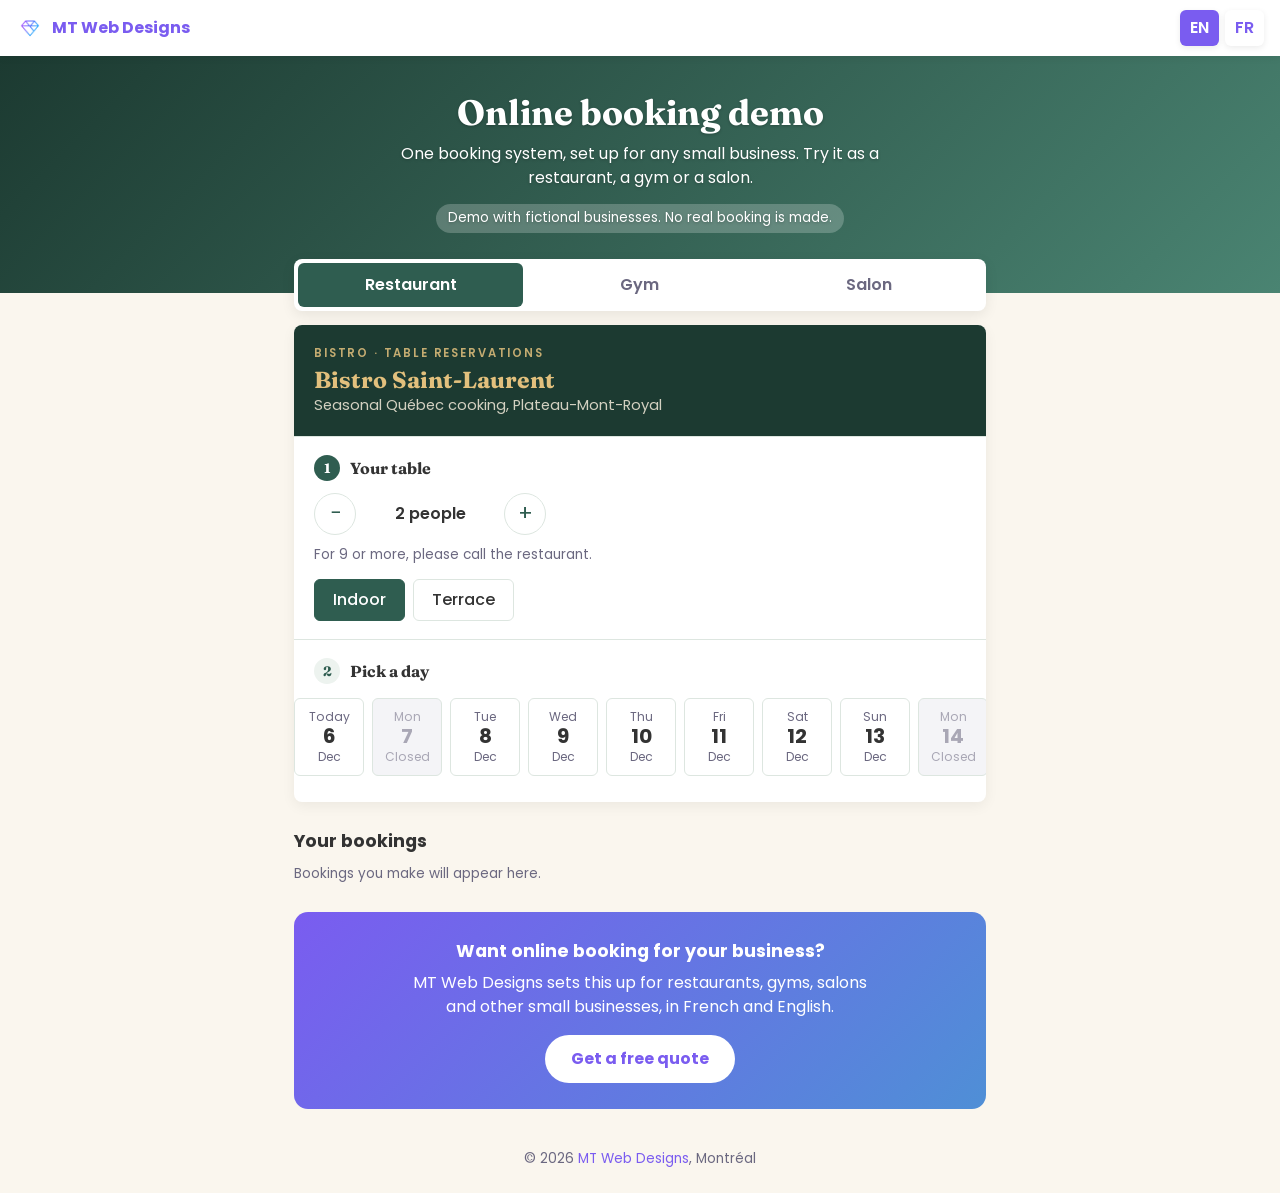
==== booking.html @ cae94038 "Add files via upload" ====
<!DOCTYPE html>
<html lang="en">
<head>
<meta charset="UTF-8" />
<meta name="viewport" content="width=device-width, initial-scale=1, viewport-fit=cover" />
<title>Booking demo | MT Web Designs</title>
<meta name="description" content="Try a bilingual online booking system for restaurants, gyms and salons, built by MT Web Designs in Montréal." />
<link rel="icon" type="image/png" sizes="32x32" href="favicon-32x32.png" />
<link rel="apple-touch-icon" href="apple-touch-icon.png" />
<link rel="preconnect" href="https://fonts.googleapis.com" />
<link rel="preconnect" href="https://fonts.gstatic.com" crossorigin />
<link href="https://fonts.googleapis.com/css2?family=Poppins:wght@400;500;600;700&family=Fraunces:opsz,wght@9..144,600;700&family=Oswald:wght@500;600&family=Cormorant+Garamond:wght@600;700&display=swap" rel="stylesheet" />
<style>
:root{
  --violet:#7a5cf0; --violet-dark:#5b3fd6; --light-blue:#a8d8ff;
  --bg:#fafafa; --text:#333; --muted:#6b6880; --line:#e3e1ee; --soft:#f1eefe;
  --err:#d42828; color-scheme:light;
  --mt:#7a5cf0;
  --intro-a:#7a5cf0; --intro-b:#a8d8ff;
  --head-font:'Poppins',system-ui,sans-serif; --head-case:none; --head-track:normal;
  --head-bg:white; --head-text:#333; --head-accent:#7a5cf0;
  --btn-case:none; --btn-track:normal;
  --r:10px; --r-lg:14px; --r-pill:999px;
}
/* Bistro: deep green, cream and brass, classic serif */
body[data-theme="resto"]{
  --violet:#2f5d50; --violet-dark:#234a3f; --soft:#edf3ef; --line:#dde6e0; --bg:#faf6ee;
  --intro-a:#1c3a31; --intro-b:#4a8472;
  --head-font:'Fraunces',Georgia,serif;
  --head-bg:#1c3a31; --head-text:#f4ecdb; --head-accent:#e2c07d;
  --r:6px; --r-lg:8px; --r-pill:6px;
}
/* Gym: black and volt, condensed uppercase, sharp corners */
body[data-theme="gym"]{
  --violet:#141414; --violet-dark:#000; --soft:#f3fadf; --line:#e1e1e1; --bg:#f2f2f2;
  --intro-a:#0d0d0d; --intro-b:#3a3a3a;
  --head-font:'Oswald','Arial Narrow',Arial,sans-serif; --head-case:uppercase; --head-track:.04em;
  --head-bg:#0d0d0d; --head-text:#f2f2f2; --head-accent:#c8f542;
  --btn-case:uppercase; --btn-track:.06em;
  --r:3px; --r-lg:4px; --r-pill:3px;
}
body[data-theme="gym"] .step.done .num{background:#c8f542;color:#0d0d0d}
body[data-theme="gym"] .intro h1{color:#c8f542}
/* Salon: blush and plum, elegant serif, soft rounded shapes */
body[data-theme="salon"]{
  --violet:#853a5c; --violet-dark:#6b2c49; --soft:#fbeef2; --line:#f0dde4; --bg:#fdf7f5;
  --intro-a:#853a5c; --intro-b:#c9869f;
  --head-font:'Cormorant Garamond',Georgia,serif; --head-track:.01em;
  --head-bg:#fbeef2; --head-text:#5a2a40; --head-accent:#853a5c;
  --r:16px; --r-lg:22px; --r-pill:999px;
}
body[data-theme="salon"] .biz-head h2,body[data-theme="salon"] .intro h1{font-size:1.9rem;font-weight:700}
body[data-theme="salon"] .intro h1{font-size:clamp(2rem,6vw,2.6rem)}
@media (prefers-reduced-motion:no-preference){
  .intro,.card,.biz-head,.switch button,.opt,.pill,.day,.time,.primary,.num{transition:background-color .35s,color .35s,border-color .35s,border-radius .35s}
}
*{box-sizing:border-box;margin:0;padding:0}
html{scroll-padding-top:calc(64px + env(safe-area-inset-top,0px))}
body{font-family:'Poppins',system-ui,-apple-system,'Segoe UI',Arial,sans-serif;background:var(--bg);color:var(--text);line-height:1.5}
button,input,textarea{font:inherit;color:inherit}
button{cursor:pointer}
:focus-visible{outline:3px solid var(--violet);outline-offset:2px}

.top{position:sticky;top:0;z-index:10;display:flex;justify-content:space-between;align-items:center;
  padding:calc(10px + env(safe-area-inset-top,0px)) 16px 10px;background:white;box-shadow:0 2px 8px rgba(0,0,0,.06)}
.brand{display:flex;align-items:center;gap:8px;color:var(--mt);font-weight:700;text-decoration:none}
.brand img{width:28px;height:28px}
.lang{display:flex;gap:6px}
.lang button{padding:6px 10px;border-radius:6px;border:none;background:white;color:var(--mt);font-weight:600;box-shadow:0 2px 6px rgba(0,0,0,.08)}
.lang button[aria-pressed="true"]{background:var(--mt);color:white}

.intro{background:linear-gradient(135deg,var(--intro-a),var(--intro-b));color:white;text-shadow:0 1px 3px rgba(0,0,0,.25);
  padding:36px 20px 60px;text-align:center}
.intro h1{font-family:var(--head-font);text-transform:var(--head-case);letter-spacing:var(--head-track);font-size:clamp(1.6rem,5vw,2.2rem);line-height:1.2;margin-bottom:8px}
.intro p{max-width:34em;margin:0 auto}
.demo-note{display:inline-block;margin-top:14px;font-size:.85rem;background:rgba(255,255,255,.22);padding:4px 12px;border-radius:999px}

.wrap{max-width:720px;margin:-34px auto 0;padding:0 14px 32px}
.switch{display:grid;grid-template-columns:repeat(3,1fr);gap:4px;background:white;border-radius:var(--r-lg);padding:4px;box-shadow:0 4px 14px rgba(0,0,0,.08)}
.switch button{border:none;background:transparent;padding:10px 4px;border-radius:var(--r);font-weight:600;color:var(--muted)}
.switch button[aria-pressed="true"]{background:var(--violet);color:white}

.card{background:white;border-radius:var(--r-lg);box-shadow:0 4px 14px rgba(0,0,0,.06);margin-top:14px;overflow:hidden}
.biz-head{padding:20px;border-bottom:1px solid var(--line);background:var(--head-bg);color:var(--head-text)}
.biz-head h2{font-family:var(--head-font);font-size:1.45rem;color:var(--head-accent);line-height:1.2;text-transform:var(--head-case);letter-spacing:var(--head-track)}
.biz-head .kicker{display:block;font-size:.72rem;font-weight:600;letter-spacing:.16em;text-transform:uppercase;color:var(--head-accent);opacity:.85;margin-bottom:4px}
.biz-head p{color:var(--head-text);opacity:.85;font-size:.92rem}
.step{padding:18px 20px;border-bottom:1px solid var(--line)}
.step:last-child{border-bottom:none}
.step h3{font-family:var(--head-font);text-transform:var(--head-case);letter-spacing:var(--head-track);display:flex;align-items:center;gap:10px;font-size:1rem;margin-bottom:12px}
.num{display:inline-grid;place-items:center;width:26px;height:26px;border-radius:50%;background:var(--soft);color:var(--violet);font-size:.85rem;font-weight:700;flex:none}
.step.done .num{background:var(--violet);color:white}
.hint{color:var(--muted);font-size:.85rem;margin-top:10px}

.stepper{display:flex;align-items:center;gap:14px}
.stepper button{width:42px;height:42px;border-radius:50%;border:1.5px solid var(--line);background:white;font-size:1.3rem;line-height:1;color:var(--violet)}
.stepper button:disabled{opacity:.35;cursor:not-allowed}
.stepper output{min-width:7.5em;text-align:center;font-weight:600}
.row{display:flex;flex-wrap:wrap;gap:8px;margin-top:14px}
.pill{padding:8px 18px;border-radius:var(--r-pill);border:1.5px solid var(--line);background:white;font-weight:500}
.pill[aria-pressed="true"]{border-color:var(--violet);background:var(--violet);color:white}

.opt-list{display:grid;gap:8px}
.opt{display:flex;justify-content:space-between;align-items:center;gap:12px;width:100%;text-align:left;padding:12px 14px;border:1.5px solid var(--line);border-radius:var(--r);background:white;font-weight:500}
.opt small{color:var(--muted);white-space:nowrap;font-weight:400}
.opt[aria-pressed="true"]{border-color:var(--violet);background:var(--soft)}

.days{display:flex;gap:8px;overflow-x:auto;scroll-snap-type:x proximity;margin:0 -20px;padding:2px 20px 8px}
.day{flex:0 0 70px;scroll-snap-align:start;display:flex;flex-direction:column;align-items:center;padding:10px 4px;border-radius:var(--r);border:1.5px solid var(--line);background:white;line-height:1.25}
.day .dow,.day .mon{font-size:.76rem;color:var(--muted)}
.day .dnum{font-size:1.25rem;font-weight:700}
.day[aria-pressed="true"]{background:var(--violet);border-color:var(--violet);color:white}
.day[aria-pressed="true"] .dow,.day[aria-pressed="true"] .mon{color:rgba(255,255,255,.9)}
.day:disabled{background:#f4f4f7;color:#a9a7b5;cursor:not-allowed}
.day:disabled .dow,.day:disabled .mon{color:#a9a7b5}

.times{display:grid;grid-template-columns:repeat(auto-fill,minmax(98px,1fr));gap:8px}
.time{display:flex;flex-direction:column;align-items:center;padding:10px 6px;border-radius:var(--r);border:1.5px solid var(--line);background:white;font-weight:600;line-height:1.3}
.time small{font-weight:400;font-size:.74rem;color:var(--muted)}
.time[aria-pressed="true"]{background:var(--violet);border-color:var(--violet);color:white}
.time[aria-pressed="true"] small{color:rgba(255,255,255,.9)}
.time:disabled{background:#f4f4f7;color:#a9a7b5;cursor:not-allowed}
.time:disabled small{color:#a9a7b5}

.summary{background:var(--soft);border-radius:var(--r);padding:12px 14px;margin-bottom:16px;font-size:.92rem}
.summary strong{color:var(--violet)}
.field{display:grid;gap:4px;margin-bottom:12px}
.field label{font-size:.9rem;font-weight:500}
.field input,.field textarea{width:100%;padding:10px 12px;border:1.5px solid var(--line);border-radius:var(--r);background:white;font-size:1rem}
.field input[aria-invalid="true"]{border-color:var(--err)}
.err{color:var(--err);font-size:.82rem}
.primary{text-transform:var(--btn-case);letter-spacing:var(--btn-track);padding:13px 20px;border-radius:var(--r);border:none;background:var(--violet);color:white;font-weight:700;font-size:1rem}
.primary:hover{background:var(--violet-dark)}
.full{width:100%}
.secondary{padding:12px 18px;border-radius:var(--r);border:1.5px solid var(--violet);background:white;color:var(--violet);font-weight:600}

.confirm{padding:28px 20px;text-align:center}
.confirm:focus{outline:none}
.confirm svg{width:56px;height:56px}
.confirm h3{font-family:var(--head-font);text-transform:var(--head-case);letter-spacing:var(--head-track);font-size:1.3rem;margin:10px 0 6px}
.code{display:inline-block;font-weight:700;letter-spacing:.08em;background:var(--soft);color:var(--violet);padding:6px 14px;border-radius:8px;margin-top:4px}
.details{list-style:none;text-align:left;max-width:380px;margin:18px auto 8px;display:grid;gap:8px}
.details li{display:flex;justify-content:space-between;gap:16px;border-bottom:1px dashed var(--line);padding-bottom:8px}
.details li span:first-child{color:var(--muted)}
.details li span:last-child{text-align:right;font-weight:500}
.actions{display:flex;flex-wrap:wrap;gap:10px;justify-content:center;margin-top:18px}

.mine{margin-top:26px}
.mine h2,.cta h2{font-size:1.1rem}
.mine h2:focus{outline:none}
.bk{display:flex;justify-content:space-between;align-items:center;gap:10px;background:white;border-radius:var(--r);padding:12px 14px;box-shadow:0 2px 6px rgba(0,0,0,.05);margin-top:8px}
.bk span{display:block;color:var(--muted);font-size:.88rem}
.bk-actions{display:flex;gap:2px;flex:none}
.link{background:none;border:none;font-weight:600;padding:6px 8px;border-radius:6px;color:var(--violet)}
.link.danger{color:var(--err)}

.cta{margin-top:28px;background:linear-gradient(135deg,var(--mt),#4f8fd6);color:white;border-radius:14px;padding:26px 20px;text-align:center}
.cta p{margin:6px auto 16px;max-width:30em}
.cta a{display:inline-block;background:white;color:var(--mt);font-weight:700;padding:12px 26px;border-radius:999px;text-decoration:none}
.cta a:focus-visible{outline-color:white}
footer{text-align:center;color:var(--muted);font-size:.85rem;padding:8px 16px calc(24px + env(safe-area-inset-bottom,0px))}
footer a{color:var(--mt);text-decoration:none}
</style>
</head>
<body>
<div id="app"></div>

<script>
(() => {
const STORE = "mtwd-booking-demo-v1";

const T = {
  en: {
    title: "Online booking demo",
    intro: "One booking system, set up for any small business. Try it as a restaurant, a gym or a salon.",
    demo: "Demo with fictional businesses. No real booking is made.",
    kick_resto: "Bistro · Table reservations", kick_gym: "Fitness studio · Class booking", kick_salon: "Hair salon · Appointments",
    bizLabel: "Business type", resto: "Restaurant", gym: "Gym", salon: "Salon",
    s1resto: "Your table", s1gym: "Choose a class", s1salon: "Choose a service",
    party: "Party size", people: n => n === 1 ? "1 person" : `${n} people`,
    fewer: "Fewer people", more: "More people",
    bigGroup: "For 9 or more, please call the restaurant.",
    seating: "Seating", indoor: "Indoor", terrace: "Terrace",
    tableFor: n => `Table for ${n}`,
    s2: "Pick a day", today: "Today", closed: "Closed", noClass: "No class",
    s3: "Pick a time", noSlots: "No times left on this day. Try another day.",
    spots: n => n === 1 ? "1 spot left" : `${n} spots left`,
    full: "Full", taken: "Taken", yours: "Booked",
    s4: "Your details", name: "Name", email: "Email",
    phone: "Phone (optional)", notes: "Notes (optional)",
    notesPh: { resto: "Allergies, special occasion…", gym: "Injuries, or is it your first class?", salon: "Anything we should know?" },
    confirm: "Confirm booking",
    errName: "Enter your name.", errEmail: "Enter a valid email address.",
    done: "Booking confirmed", code: "Booking code",
    where: "Where", what: "What", when: "When",
    doneSub: e => `In a real setup, a confirmation email would go to ${e}.`,
    addCal: "Add to calendar", another: "Book another",
    mine: "Your bookings", none: "Bookings you make will appear here.",
    cancel: "Cancel", cancelled: "Booking cancelled.",
    ctaT: "Want online booking for your business?",
    ctaP: "MT Web Designs sets this up for restaurants, gyms, salons and other small businesses, in French and English.",
    ctaB: "Get a free quote"
  },
  fr: {
    title: "Démo de réservation en ligne",
    intro: "Un seul système de réservation, adapté à toute petite entreprise. Essayez-le en mode restaurant, gym ou salon.",
    demo: "Démo avec des entreprises fictives. Aucune réservation réelle n’est faite.",
    kick_resto: "Bistro · Réservation de table", kick_gym: "Studio de conditionnement · Réservation de cours", kick_salon: "Salon de coiffure · Rendez-vous",
    bizLabel: "Type d’entreprise", resto: "Restaurant", gym: "Gym", salon: "Salon",
    s1resto: "Votre table", s1gym: "Choisissez un cours", s1salon: "Choisissez un service",
    party: "Nombre de personnes", people: n => n === 1 ? "1 personne" : `${n} personnes`,
    fewer: "Moins de personnes", more: "Plus de personnes",
    bigGroup: "Pour 9 personnes ou plus, veuillez appeler le restaurant.",
    seating: "Place", indoor: "Intérieur", terrace: "Terrasse",
    tableFor: n => `Table pour ${n}`,
    s2: "Choisissez une date", today: "Auj.", closed: "Fermé", noClass: "Aucun cours",
    s3: "Choisissez une heure", noSlots: "Plus de disponibilités ce jour-là. Essayez une autre date.",
    spots: n => n === 1 ? "1 place restante" : `${n} places restantes`,
    full: "Complet", taken: "Pris", yours: "Réservé",
    s4: "Vos coordonnées", name: "Nom", email: "Courriel",
    phone: "Téléphone (facultatif)", notes: "Remarques (facultatif)",
    notesPh: { resto: "Allergies, occasion spéciale…", gym: "Blessures, ou est-ce votre premier cours?", salon: "Quelque chose à nous dire?" },
    confirm: "Confirmer la réservation",
    errName: "Entrez votre nom.", errEmail: "Entrez une adresse courriel valide.",
    done: "Réservation confirmée", code: "Code de réservation",
    where: "Où", what: "Quoi", when: "Quand",
    doneSub: e => `Dans une vraie installation, un courriel de confirmation serait envoyé à ${e}.`,
    addCal: "Ajouter au calendrier", another: "Nouvelle réservation",
    mine: "Vos réservations", none: "Vos réservations apparaîtront ici.",
    cancel: "Annuler", cancelled: "Réservation annulée.",
    ctaT: "Vous voulez la réservation en ligne pour votre entreprise?",
    ctaP: "MT Web Designs l’installe pour les restaurants, gyms, salons et autres petites entreprises, en français et en anglais.",
    ctaB: "Obtenir un devis gratuit"
  }
};

/* Days: 0 = Sunday ... 6 = Saturday */
const BIZ = {
  resto: {
    kind: "resto", name: "Bistro Saint-Laurent", area: "Plateau-Mont-Royal",
    tag: { en: "Seasonal Québec cooking", fr: "Cuisine québécoise de saison" },
    closed: [1], open: "17:00", last: "21:30", dur: 90
  },
  gym: {
    kind: "gym", name: "Studio Mile End", area: "Mile End",
    tag: { en: "Small-group fitness classes", fr: "Cours en petits groupes" },
    closed: [],
    classes: [
      { id: "yoga", name: { en: "Yoga flow", fr: "Yoga flow" }, dur: 60, cap: 16,
        times: { 1: ["07:00", "18:00"], 3: ["07:00", "18:00"], 5: ["07:00"], 6: ["10:00"], 0: ["10:00"] } },
      { id: "hiit", name: { en: "HIIT", fr: "HIIT" }, dur: 45, cap: 12,
        times: { 1: ["12:00", "17:30"], 2: ["06:30", "17:30"], 4: ["06:30", "17:30"], 6: ["09:00"] } },
      { id: "spin", name: { en: "Spin", fr: "Vélo stationnaire" }, dur: 45, cap: 20,
        times: { 2: ["12:00", "18:30"], 3: ["06:30"], 4: ["12:00", "18:30"], 5: ["17:30"], 6: ["11:00"] } },
      { id: "pilates", name: { en: "Mat Pilates", fr: "Pilates au sol" }, dur: 50, cap: 10,
        times: { 1: ["09:30"], 3: ["09:30", "19:00"], 5: ["09:30"], 0: ["11:30"] } }
    ]
  },
  salon: {
    kind: "salon", name: "Salon Lumière", area: "Villeray",
    tag: { en: "Hair and colour", fr: "Coiffure et coloration" },
    closed: [0, 1],
    hours: { def: ["09:00", "18:00"], 4: ["09:00", "20:00"], 5: ["09:00", "20:00"], 6: ["09:00", "16:00"] },
    services: [
      { id: "cut", name: { en: "Haircut", fr: "Coupe" }, dur: 45, price: 55 },
      { id: "color", name: { en: "Cut and colour", fr: "Coupe et coloration" }, dur: 120, price: 140 },
      { id: "blow", name: { en: "Blow-dry", fr: "Brushing" }, dur: 30, price: 40 },
      { id: "beard", name: { en: "Beard trim", fr: "Taille de barbe" }, dur: 20, price: 25 }
    ]
  }
};

const state = {
  lang: "en", biz: "resto",
  party: 2, seating: "indoor", classId: null, serviceId: null,
  date: null, time: null,
  form: { name: "", email: "", phone: "", notes: "" },
  errors: {}, confirmed: null, bookings: [], note: ""
};

/* ---------- helpers ---------- */
const t = k => T[state.lang][k];
const esc = s => String(s).replace(/[&<>"']/g, c => ({ "&": "&amp;", "<": "&lt;", ">": "&gt;", '"': "&quot;", "'": "&#39;" }[c]));
const pad = n => String(n).padStart(2, "0");
const keyOf = d => `${d.getFullYear()}-${pad(d.getMonth() + 1)}-${pad(d.getDate())}`;
const dateOf = k => { const [y, m, d] = k.split("-").map(Number); return new Date(y, m - 1, d); };
const toMin = s => { const [h, m] = s.split(":").map(Number); return h * 60 + m; };
const fromMin = n => `${pad(Math.floor(n / 60))}:${pad(n % 60)}`;
const locale = () => state.lang === "fr" ? "fr-CA" : "en-CA";
const reduceMotion = () => window.matchMedia("(prefers-reduced-motion: reduce)").matches;

function hash(s) {
  let h = 2166136261;
  for (let i = 0; i < s.length; i++) { h ^= s.charCodeAt(i); h = Math.imul(h, 16777619); }
  return h >>> 0;
}
function fmtTime(s) {
  const [h, m] = s.split(":").map(Number);
  if (state.lang === "fr") return m ? `${h} h ${pad(m)}` : `${h} h`;
  return `${(h % 12) || 12}:${pad(m)} ${h < 12 ? "AM" : "PM"}`;
}
function fmtDate(k, long) {
  const opts = long ? { weekday: "long", day: "numeric", month: "long" } : { weekday: "short", day: "numeric", month: "short" };
  return new Intl.DateTimeFormat(locale(), opts).format(dateOf(k));
}
const price = n => state.lang === "fr" ? `${n} $` : `$${n}`;
const todayKey = () => keyOf(new Date());

function whatLabel(o) {
  const b = BIZ[o.biz];
  if (b.kind === "resto") return `${t("tableFor")(o.party)}, ${t(o.seating).toLowerCase()}`;
  if (b.kind === "gym") { const c = b.classes.find(x => x.id === o.classId); return `${c.name[state.lang]} (${c.dur} min)`; }
  const s = b.services.find(x => x.id === o.serviceId); return `${s.name[state.lang]} (${s.dur} min)`;
}
function durOf(o) {
  const b = BIZ[o.biz];
  if (b.kind === "resto") return b.dur;
  if (b.kind === "gym") return b.classes.find(x => x.id === o.classId).dur;
  return b.services.find(x => x.id === o.serviceId).dur;
}
function choiceMade() {
  const k = BIZ[state.biz].kind;
  return k === "resto" || (k === "gym" && state.classId) || (k === "salon" && state.serviceId);
}

/* ---------- storage ---------- */
function load() {
  const fallback = (navigator.language || "").toLowerCase().startsWith("fr") ? "fr" : "en";
  try {
    const d = JSON.parse(localStorage.getItem(STORE) || "{}");
    const shared = localStorage.getItem("mtwd-lang");
    state.lang = shared === "en" || shared === "fr" ? shared : fallback;
    if (Array.isArray(d.bookings)) state.bookings = d.bookings.filter(b => b && BIZ[b.biz] && b.date >= todayKey());
  } catch (e) { state.lang = fallback; }
}
function save() {
  try {
    localStorage.setItem(STORE, JSON.stringify({ bookings: state.bookings }));
    localStorage.setItem("mtwd-lang", state.lang);
  } catch (e) {}
}

/* ---------- availability ---------- */
function dayStatus(d) {
  const b = BIZ[state.biz], dow = d.getDay();
  if (b.closed.includes(dow)) return { ok: false, label: t("closed") };
  if (b.kind === "gym" && state.classId) {
    const c = b.classes.find(x => x.id === state.classId);
    if (!c.times[dow]) return { ok: false, label: t("noClass") };
  }
  return { ok: true };
}
function slots() {
  const b = BIZ[state.biz], dow = dateOf(state.date).getDay();
  const cutoff = Date.now() + 30 * 60000;
  const future = tm => { const x = dateOf(state.date), m = toMin(tm); x.setHours(Math.floor(m / 60), m % 60); return x.getTime() > cutoff; };
  const mine = tm => state.bookings.some(k => k.biz === state.biz && k.date === state.date && k.time === tm);
  let list = [];
  if (b.kind === "resto") {
    const rate = 18 + state.party * 5 + (dow === 5 || dow === 6 ? 20 : 0);
    for (let m = toMin(b.open); m <= toMin(b.last); m += 30) {
      const tm = fromMin(m);
      list.push({ tm, taken: hash(`${state.biz}|${state.date}|${tm}|${state.party > 4 ? "L" : "S"}`) % 100 < rate });
    }
  } else if (b.kind === "salon") {
    const s = b.services.find(x => x.id === state.serviceId);
    const h = b.hours[dow] || b.hours.def;
    for (let m = toMin(h[0]); m + s.dur <= toMin(h[1]); m += 30) {
      const tm = fromMin(m);
      list.push({ tm, taken: hash(`${state.biz}|${state.date}|${tm}`) % 100 < 38 });
    }
  } else {
    const c = b.classes.find(x => x.id === state.classId);
    (c.times[dow] || []).forEach(tm => {
      let left = Math.max(0, c.cap - (hash(`${state.date}|${c.id}|${tm}`) % (c.cap + 4)));
      if (mine(tm)) left = Math.max(0, left - 1);
      list.push({ tm, taken: left === 0, left });
    });
  }
  return list.filter(s => future(s.tm)).map(s => ({ ...s, mine: mine(s.tm) }));
}

/* ---------- rendering ---------- */
function renderChoice() {
  const b = BIZ[state.biz], L = state.lang;
  if (b.kind === "resto") {
    return `<div class="step done" id="s1"><h3><span class="num">1</span>${t("s1resto")}</h3>
      <div class="stepper" role="group" aria-label="${t("party")}">
        <button data-act="party" data-val="-1" aria-label="${t("fewer")}" ${state.party <= 1 ? "disabled" : ""}>−</button>
        <output aria-live="polite">${t("people")(state.party)}</output>
        <button data-act="party" data-val="1" aria-label="${t("more")}" ${state.party >= 8 ? "disabled" : ""}>+</button>
      </div>
      <p class="hint">${t("bigGroup")}</p>
      <div class="row" role="group" aria-label="${t("seating")}">
        ${["indoor", "terrace"].map(s => `<button class="pill" data-act="seating" data-val="${s}" aria-pressed="${state.seating === s}">${t(s)}</button>`).join("")}
      </div></div>`;
  }
  const isGym = b.kind === "gym";
  const items = isGym ? b.classes : b.services;
  const sel = isGym ? state.classId : state.serviceId;
  return `<div class="step ${sel ? "done" : ""}" id="s1"><h3><span class="num">1</span>${t(isGym ? "s1gym" : "s1salon")}</h3>
    <div class="opt-list">${items.map(i => `<button class="opt" data-act="pick" data-val="${i.id}" aria-pressed="${sel === i.id}">
      <span>${esc(i.name[L])}</span><small>${i.dur} min${isGym ? "" : `, ${price(i.price)}`}</small></button>`).join("")}
    </div></div>`;
}

function renderDays() {
  const now = new Date(), out = [];
  const dowF = new Intl.DateTimeFormat(locale(), { weekday: "short" });
  const monF = new Intl.DateTimeFormat(locale(), { month: "short" });
  for (let i = 0; i < 14; i++) {
    const d = new Date(now.getFullYear(), now.getMonth(), now.getDate() + i);
    const k = keyOf(d), st = dayStatus(d);
    out.push(`<button class="day" data-act="date" data-val="${k}" aria-pressed="${state.date === k}" ${st.ok ? "" : "disabled"}
      aria-label="${fmtDate(k, true)}${st.ok ? "" : ", " + st.label}">
      <span class="dow">${i === 0 ? t("today") : dowF.format(d)}</span>
      <span class="dnum">${d.getDate()}</span>
      <span class="mon">${st.ok ? monF.format(d) : st.label}</span></button>`);
  }
  return `<div class="step ${state.date ? "done" : ""}" id="s2"><h3><span class="num">2</span>${t("s2")}</h3>
    <div class="days">${out.join("")}</div></div>`;
}

function renderTimes() {
  const list = slots(), gym = BIZ[state.biz].kind === "gym";
  const open = list.some(s => !s.taken && !s.mine);
  const body = !list.length || !open ? `<p class="hint">${t("noSlots")}</p>` : "";
  const grid = list.length ? `<div class="times">${list.map(s => {
    let sub = "";
    if (s.mine) sub = t("yours");
    else if (gym) sub = s.left === 0 ? t("full") : t("spots")(s.left);
    else if (s.taken) sub = t("taken");
    const dis = s.taken || s.mine;
    return `<button class="time" data-act="time" data-val="${s.tm}" aria-pressed="${state.time === s.tm}" ${dis ? "disabled" : ""}>
      ${fmtTime(s.tm)}${sub ? `<small>${sub}</small>` : ""}</button>`;
  }).join("")}</div>` : "";
  return `<div class="step ${state.time ? "done" : ""}" id="s3"><h3><span class="num">3</span>${t("s3")}</h3>${grid}${body}</div>`;
}

function field(name, label, type, auto, extra = "") {
  const err = state.errors[name];
  return `<div class="field"><label for="f-${name}">${label}</label>
    <input id="f-${name}" name="${name}" type="${type}" autocomplete="${auto}" value="${esc(state.form[name])}"
      ${err ? `aria-invalid="true" aria-describedby="e-${name}"` : ""} ${extra} />
    ${err ? `<span class="err" id="e-${name}">${t(err)}</span>` : ""}</div>`;
}

function renderDetails() {
  const b = BIZ[state.biz];
  return `<div class="step" id="s4"><h3><span class="num">4</span>${t("s4")}</h3>
    <form id="details" novalidate>
      <div class="summary"><strong>${b.name}</strong><br>${esc(whatLabel({ ...state, biz: state.biz }))}<br>${fmtDate(state.date, true)}, ${fmtTime(state.time)}</div>
      ${field("name", t("name"), "text", "name")}
      ${field("email", t("email"), "email", "email", 'inputmode="email"')}
      ${field("phone", t("phone"), "tel", "tel")}
      <div class="field"><label for="f-notes">${t("notes")}</label>
        <textarea id="f-notes" name="notes" rows="2" placeholder="${t("notesPh")[b.kind]}">${esc(state.form.notes)}</textarea></div>
      <button class="primary full" type="submit">${t("confirm")}</button>
    </form></div>`;
}

function renderConfirm(bk) {
  return `<div class="confirm" id="confirmBox" tabindex="-1">
    <svg viewBox="0 0 56 56" aria-hidden="true"><circle cx="28" cy="28" r="27" fill="#f1eefe"/>
      <path d="M17 29l7 7 15-16" fill="none" stroke="#7a5cf0" stroke-width="4" stroke-linecap="round" stroke-linejoin="round"/></svg>
    <h3>${t("done")}</h3>
    <div class="hint">${t("code")}</div>
    <div class="code">${bk.code}</div>
    <ul class="details">
      <li><span>${t("where")}</span><span>${BIZ[bk.biz].name}</span></li>
      <li><span>${t("what")}</span><span>${esc(whatLabel(bk))}</span></li>
      <li><span>${t("when")}</span><span>${fmtDate(bk.date, true)}, <span style="white-space:nowrap">${fmtTime(bk.time)}</span></span></li>
      <li><span>${t("name")}</span><span>${esc(bk.name)}</span></li>
    </ul>
    <p class="hint">${esc(t("doneSub")(bk.email))}</p>
    <div class="actions">
      <button class="secondary" data-act="cal" data-val="${bk.id}">${t("addCal")}</button>
      <button class="primary" data-act="another">${t("another")}</button>
    </div></div>`;
}

function renderMine() {
  const list = state.bookings.filter(b => b.date >= todayKey())
    .sort((a, b) => (a.date + a.time).localeCompare(b.date + b.time));
  return `<section class="mine" aria-labelledby="mineH"><h2 id="mineH" tabindex="-1">${t("mine")}</h2>
    ${list.length ? list.map(bk => `<div class="bk"><div><strong>${BIZ[bk.biz].name}</strong>
      <span>${esc(whatLabel(bk))}</span><span>${fmtDate(bk.date)}, ${fmtTime(bk.time)}</span></div>
      <div class="bk-actions">
        <button class="link" data-act="cal" data-val="${bk.id}" aria-label="${t("addCal")}, ${bk.code}">📅</button>
        <button class="link danger" data-act="cancel" data-val="${bk.id}" aria-label="${t("cancel")} ${bk.code}">${t("cancel")}</button>
      </div></div>`).join("") : `<p class="hint">${t("none")}</p>`}
    <p class="hint" role="status">${state.note}</p></section>`;
}

function render() {
  const L = state.lang, b = BIZ[state.biz];
  document.documentElement.lang = L;
  document.body.dataset.theme = state.biz;
  document.title = `${t("title")} | MT Web Designs`;
  let flow;
  const bk = state.confirmed && state.bookings.find(x => x.id === state.confirmed);
  if (bk) flow = renderConfirm(bk);
  else {
    state.confirmed = null;
    flow = renderChoice() + (choiceMade() ? renderDays() : "") + (choiceMade() && state.date ? renderTimes() : "") + (state.time ? renderDetails() : "");
  }
  document.getElementById("app").innerHTML = `
  <header class="top">
    <a class="brand" href="./"><img src="logo.png" alt="" width="28" height="28" onerror="this.remove()" />MT Web Designs</a>
    <div class="lang" role="group" aria-label="Language / Langue">
      <button data-act="lang" data-val="en" aria-pressed="${L === "en"}">EN</button>
      <button data-act="lang" data-val="fr" aria-pressed="${L === "fr"}">FR</button>
    </div>
  </header>
  <section class="intro"><h1>${t("title")}</h1><p>${t("intro")}</p><span class="demo-note">${t("demo")}</span></section>
  <main class="wrap">
    <div class="switch" role="group" aria-label="${t("bizLabel")}">
      ${["resto", "gym", "salon"].map(k => `<button data-act="biz" data-val="${k}" aria-pressed="${state.biz === k}">${t(k)}</button>`).join("")}
    </div>
    <section class="card" id="bookingCard" aria-labelledby="bizName">
      <div class="biz-head"><span class="kicker">${t("kick_" + state.biz)}</span><h2 id="bizName">${b.name}</h2><p>${b.tag[L]}, ${b.area}</p></div>
      ${flow}
    </section>
    ${renderMine()}
    <section class="cta"><h2>${t("ctaT")}</h2><p>${t("ctaP")}</p><a href="./#contact">${t("ctaB")}</a></section>
  </main>
  <footer>© 2026 <a href="./">MT Web Designs</a>, Montréal</footer>`;
}

/* ---------- actions ---------- */
function resetFlow() {
  Object.assign(state, { party: 2, seating: "indoor", classId: null, serviceId: null, date: null, time: null, errors: {}, confirmed: null });
}
function makeCode() {
  const c = "ABCDEFGHJKLMNPQRSTUVWXYZ23456789";
  let s = "MT-";
  for (let i = 0; i < 4; i++) s += c[Math.floor(Math.random() * c.length)];
  return s;
}
function goTo(id) {
  const el = document.getElementById(id);
  if (el) el.scrollIntoView({ behavior: reduceMotion() ? "auto" : "smooth", block: "start" });
}
function downloadIcs(id) {
  const bk = state.bookings.find(b => b.id === id);
  if (!bk) return;
  const b = BIZ[bk.biz];
  const start = dateOf(bk.date), m = toMin(bk.time);
  start.setHours(Math.floor(m / 60), m % 60);
  const end = new Date(start.getTime() + durOf(bk) * 60000);
  const f = d => `${d.getFullYear()}${pad(d.getMonth() + 1)}${pad(d.getDate())}T${pad(d.getHours())}${pad(d.getMinutes())}00`;
  const e = s => String(s).replace(/[\\;,]/g, x => "\\" + x).replace(/\n/g, "\\n");
  const stamp = new Date().toISOString().replace(/[-:]/g, "").replace(/\.\d+/, "");
  const ics = [
    "BEGIN:VCALENDAR", "VERSION:2.0", "PRODID:-//MT Web Designs//Booking demo//EN", "BEGIN:VEVENT",
    `UID:${bk.id}@mtwebdesigns.ca`, `DTSTAMP:${stamp}`, `DTSTART:${f(start)}`, `DTEND:${f(end)}`,
    `SUMMARY:${e(`${b.name}: ${whatLabel(bk)}`)}`, `LOCATION:${e(`${b.area}, Montréal`)}`,
    `DESCRIPTION:${e(`${t("code")}: ${bk.code} (demo)`)}`, "END:VEVENT", "END:VCALENDAR"
  ].join("\r\n");
  const url = URL.createObjectURL(new Blob([ics], { type: "text/calendar" }));
  const a = document.createElement("a");
  a.href = url; a.download = `booking-${bk.code}.ics`;
  document.body.appendChild(a); a.click(); a.remove();
  setTimeout(() => URL.revokeObjectURL(url), 1000);
}

document.addEventListener("click", e => {
  const el = e.target.closest("[data-act]");
  if (!el || el.disabled) return;
  const act = el.dataset.act, val = el.dataset.val;
  let focusSel = `[data-act="${act}"]` + (val != null ? `[data-val="${val}"]` : "");
  let scroll = null;
  state.note = "";
  switch (act) {
    case "lang": state.lang = val; save(); break;
    case "biz": if (state.biz !== val) { state.biz = val; resetFlow(); } break;
    case "party": state.party = Math.min(8, Math.max(1, state.party + Number(val))); state.time = null; break;
    case "seating": state.seating = val; state.time = null; break;
    case "pick":
      if (BIZ[state.biz].kind === "gym") state.classId = val; else state.serviceId = val;
      state.time = null;
      if (state.date && !dayStatus(dateOf(state.date)).ok) state.date = null;
      scroll = state.date ? "s3" : "s2";
      break;
    case "date": state.date = val; state.time = null; scroll = "s3"; break;
    case "time": state.time = val; scroll = "s4"; break;
    case "cal": downloadIcs(val); return;
    case "another": resetFlow(); scroll = "bookingCard"; focusSel = '#bookingCard .switch button[aria-pressed="true"], #s1 button'; break;
    case "cancel":
      state.bookings = state.bookings.filter(b => b.id !== val);
      if (state.confirmed === val) state.confirmed = null;
      save(); state.note = t("cancelled"); focusSel = "#mineH";
      break;
  }
  render();
  const f = document.querySelector(focusSel);
  if (f && !f.disabled) f.focus({ preventScroll: true });
  if (scroll) goTo(scroll);
});

document.addEventListener("input", e => {
  const el = e.target;
  if (el.form && el.form.id === "details" && el.name in state.form) state.form[el.name] = el.value;
});

document.addEventListener("submit", e => {
  if (e.target.id !== "details") return;
  e.preventDefault();
  const f = state.form, errs = {};
  if (!f.name.trim()) errs.name = "errName";
  if (!/^\S+@\S+\.\S+$/.test(f.email.trim())) errs.email = "errEmail";
  state.errors = errs;
  if (Object.keys(errs).length) {
    render();
    document.getElementById(errs.name ? "f-name" : "f-email").focus();
    return;
  }
  const bk = {
    id: Date.now().toString(36) + Math.random().toString(36).slice(2, 6),
    code: makeCode(), biz: state.biz, party: state.party, seating: state.seating,
    classId: state.classId, serviceId: state.serviceId, date: state.date, time: state.time,
    name: f.name.trim(), email: f.email.trim()
  };
  state.bookings.push(bk);
  save();
  state.confirmed = bk.id;
  state.form.notes = "";
  render();
  document.getElementById("confirmBox").focus({ preventScroll: true });
  goTo("bookingCard");
});

load();
render();
})();
</script>
</body>
</html>
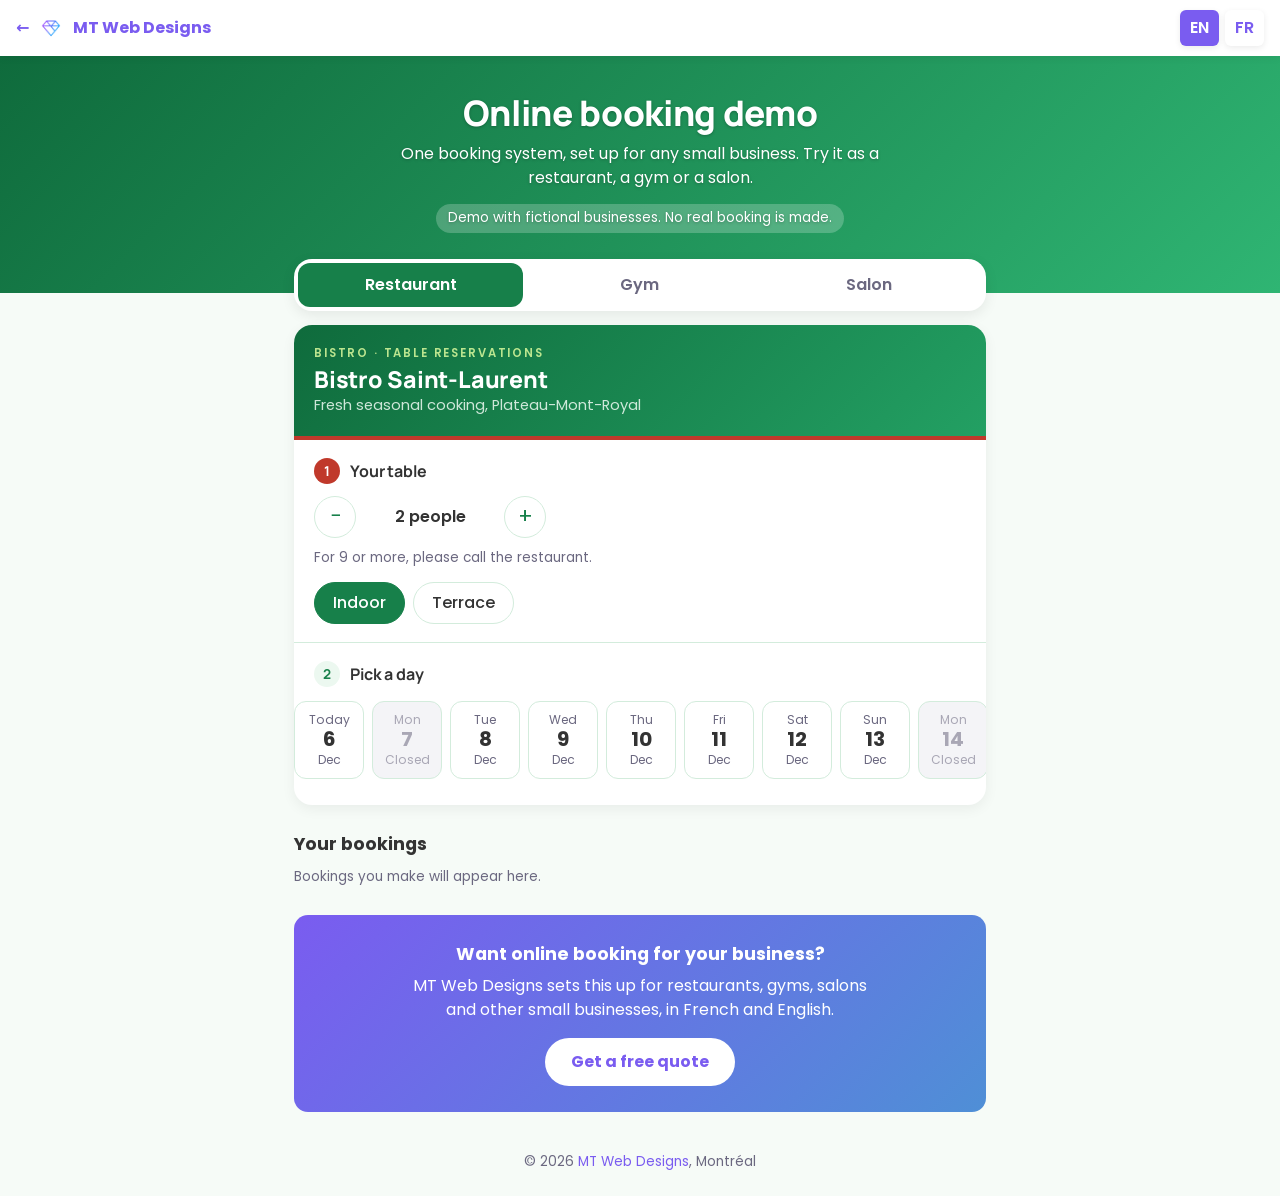
==== commit 268d7729: "Add files via upload" ====
--- a/booking.html
+++ b/booking.html
@@ -9,7 +9,7 @@
 <link rel="apple-touch-icon" href="apple-touch-icon.png" />
 <link rel="preconnect" href="https://fonts.googleapis.com" />
 <link rel="preconnect" href="https://fonts.gstatic.com" crossorigin />
-<link href="https://fonts.googleapis.com/css2?family=Poppins:wght@400;500;600;700&family=Fraunces:opsz,wght@9..144,600;700&family=Oswald:wght@500;600&family=Cormorant+Garamond:wght@600;700&display=swap" rel="stylesheet" />
+<link href="https://fonts.googleapis.com/css2?family=Poppins:wght@400;500;600;700&family=Manrope:wght@600;700;800&family=Jost:wght@400;500;600&family=Cormorant+Garamond:wght@600;700&display=swap" rel="stylesheet" />
 <style>
 :root{
   --violet:#7a5cf0; --violet-dark:#5b3fd6; --light-blue:#a8d8ff;
@@ -22,25 +22,30 @@
   --btn-case:none; --btn-track:normal;
   --r:10px; --r-lg:14px; --r-pill:999px;
 }
-/* Bistro: deep green, cream and brass, classic serif */
+/* Bistro: modern, fresh and inviting (vivid leaf green, lime, mint), bold modern sans */
 body[data-theme="resto"]{
-  --violet:#2f5d50; --violet-dark:#234a3f; --soft:#edf3ef; --line:#dde6e0; --bg:#faf6ee;
-  --intro-a:#1c3a31; --intro-b:#4a8472;
-  --head-font:'Fraunces',Georgia,serif;
-  --head-bg:#1c3a31; --head-text:#f4ecdb; --head-accent:#e2c07d;
-  --r:6px; --r-lg:8px; --r-pill:6px;
-}
-/* Gym: black and volt, condensed uppercase, sharp corners */
+  --violet:#17804a; --violet-dark:#116639; --soft:#ecf8f0; --line:#d3ecdc; --bg:#f6fbf7;
+  --intro-a:#0f6b3c; --intro-b:#2fb573;
+  --head-font:'Manrope',system-ui,sans-serif; --head-track:-.01em;
+  --head-bg:linear-gradient(135deg,#0f6b3c,#23a063); --head-text:#effbf3; --head-accent:#d9f99d;
+  --r:12px; --r-lg:18px; --r-pill:999px;
+}
+body[data-theme="resto"] .biz-head h2,body[data-theme="resto"] .intro h1{font-weight:800}
+body[data-theme="resto"] .biz-head h2{color:#fff}
+body[data-theme="resto"]{--accent2:#c0392b}
+body[data-theme="resto"] .biz-head{border-bottom:4px solid var(--accent2)}
+body[data-theme="resto"] .step.done .num{background:var(--accent2)}
+body[data-theme="resto"] .code{color:var(--accent2);background:#fdecea}
+body[data-theme="resto"] .confirm .ck-bg{fill:#fdecea}
+/* Studio: calm zen teal, airy sans, soft rounded shapes */
 body[data-theme="gym"]{
-  --violet:#141414; --violet-dark:#000; --soft:#f3fadf; --line:#e1e1e1; --bg:#f2f2f2;
-  --intro-a:#0d0d0d; --intro-b:#3a3a3a;
-  --head-font:'Oswald','Arial Narrow',Arial,sans-serif; --head-case:uppercase; --head-track:.04em;
-  --head-bg:#0d0d0d; --head-text:#f2f2f2; --head-accent:#c8f542;
-  --btn-case:uppercase; --btn-track:.06em;
-  --r:3px; --r-lg:4px; --r-pill:3px;
-}
-body[data-theme="gym"] .step.done .num{background:#c8f542;color:#0d0d0d}
-body[data-theme="gym"] .intro h1{color:#c8f542}
+  --violet:#1f6f6b; --violet-dark:#175754; --soft:#e6f3f1; --line:#d4e7e3; --bg:#f2f7f6;
+  --intro-a:#1f6f6b; --intro-b:#6fb5ab;
+  --head-font:'Jost',system-ui,sans-serif; --head-track:.02em;
+  --head-bg:#e3f1ee; --head-text:#1d4e4b; --head-accent:#1f6f6b;
+  --r:12px; --r-lg:18px; --r-pill:999px;
+}
+body[data-theme="gym"] .biz-head h2,body[data-theme="gym"] .intro h1{font-weight:500}
 /* Salon: blush and plum, elegant serif, soft rounded shapes */
 body[data-theme="salon"]{
   --violet:#853a5c; --violet-dark:#6b2c49; --soft:#fbeef2; --line:#f0dde4; --bg:#fdf7f5;
@@ -137,6 +142,8 @@
 .confirm{padding:28px 20px;text-align:center}
 .confirm:focus{outline:none}
 .confirm svg{width:56px;height:56px}
+.confirm .ck-bg{fill:var(--soft)}
+.confirm .ck{stroke:var(--accent2,var(--violet))}
 .confirm h3{font-family:var(--head-font);text-transform:var(--head-case);letter-spacing:var(--head-track);font-size:1.3rem;margin:10px 0 6px}
 .code{display:inline-block;font-weight:700;letter-spacing:.08em;background:var(--soft);color:var(--violet);padding:6px 14px;border-radius:8px;margin-top:4px}
 .details{list-style:none;text-align:left;max-width:380px;margin:18px auto 8px;display:grid;gap:8px}
@@ -174,7 +181,8 @@
     title: "Online booking demo",
     intro: "One booking system, set up for any small business. Try it as a restaurant, a gym or a salon.",
     demo: "Demo with fictional businesses. No real booking is made.",
-    kick_resto: "Bistro · Table reservations", kick_gym: "Fitness studio · Class booking", kick_salon: "Hair salon · Appointments",
+    backHome: "Back to MT Web Designs",
+    kick_resto: "Bistro · Table reservations", kick_gym: "Wellness studio · Class booking", kick_salon: "Hair salon · Appointments",
     bizLabel: "Business type", resto: "Restaurant", gym: "Gym", salon: "Salon",
     s1resto: "Your table", s1gym: "Choose a class", s1salon: "Choose a service",
     party: "Party size", people: n => n === 1 ? "1 person" : `${n} people`,
@@ -205,7 +213,8 @@
     title: "Démo de réservation en ligne",
     intro: "Un seul système de réservation, adapté à toute petite entreprise. Essayez-le en mode restaurant, gym ou salon.",
     demo: "Démo avec des entreprises fictives. Aucune réservation réelle n’est faite.",
-    kick_resto: "Bistro · Réservation de table", kick_gym: "Studio de conditionnement · Réservation de cours", kick_salon: "Salon de coiffure · Rendez-vous",
+    backHome: "Retour à MT Web Designs",
+    kick_resto: "Bistro · Réservation de table", kick_gym: "Studio bien-être · Réservation de cours", kick_salon: "Salon de coiffure · Rendez-vous",
     bizLabel: "Type d’entreprise", resto: "Restaurant", gym: "Gym", salon: "Salon",
     s1resto: "Votre table", s1gym: "Choisissez un cours", s1salon: "Choisissez un service",
     party: "Nombre de personnes", people: n => n === 1 ? "1 personne" : `${n} personnes`,
@@ -238,12 +247,12 @@
 const BIZ = {
   resto: {
     kind: "resto", name: "Bistro Saint-Laurent", area: "Plateau-Mont-Royal",
-    tag: { en: "Seasonal Québec cooking", fr: "Cuisine québécoise de saison" },
+    tag: { en: "Fresh seasonal cooking", fr: "Cuisine fraîche de saison" },
     closed: [1], open: "17:00", last: "21:30", dur: 90
   },
   gym: {
     kind: "gym", name: "Studio Mile End", area: "Mile End",
-    tag: { en: "Small-group fitness classes", fr: "Cours en petits groupes" },
+    tag: { en: "Yoga, Pilates and mindful movement", fr: "Yoga, Pilates et mouvement en pleine conscience" },
     closed: [],
     classes: [
       { id: "yoga", name: { en: "Yoga flow", fr: "Yoga flow" }, dur: 60, cap: 16,
@@ -461,8 +470,8 @@
 
 function renderConfirm(bk) {
   return `<div class="confirm" id="confirmBox" tabindex="-1">
-    <svg viewBox="0 0 56 56" aria-hidden="true"><circle cx="28" cy="28" r="27" fill="#f1eefe"/>
-      <path d="M17 29l7 7 15-16" fill="none" stroke="#7a5cf0" stroke-width="4" stroke-linecap="round" stroke-linejoin="round"/></svg>
+    <svg viewBox="0 0 56 56" aria-hidden="true"><circle class="ck-bg" cx="28" cy="28" r="27"/>
+      <path class="ck" d="M17 29l7 7 15-16" fill="none" stroke-width="4" stroke-linecap="round" stroke-linejoin="round"/></svg>
     <h3>${t("done")}</h3>
     <div class="hint">${t("code")}</div>
     <div class="code">${bk.code}</div>
@@ -506,7 +515,7 @@
   }
   document.getElementById("app").innerHTML = `
   <header class="top">
-    <a class="brand" href="./"><img src="logo.png" alt="" width="28" height="28" onerror="this.remove()" />MT Web Designs</a>
+    <a class="brand" href="./#portfolio" aria-label="${t("backHome")}"><span aria-hidden="true">←</span><img src="logo.png" alt="" width="28" height="28" onerror="this.remove()" />MT Web Designs</a>
     <div class="lang" role="group" aria-label="Language / Langue">
       <button data-act="lang" data-val="en" aria-pressed="${L === "en"}">EN</button>
       <button data-act="lang" data-val="fr" aria-pressed="${L === "fr"}">FR</button>
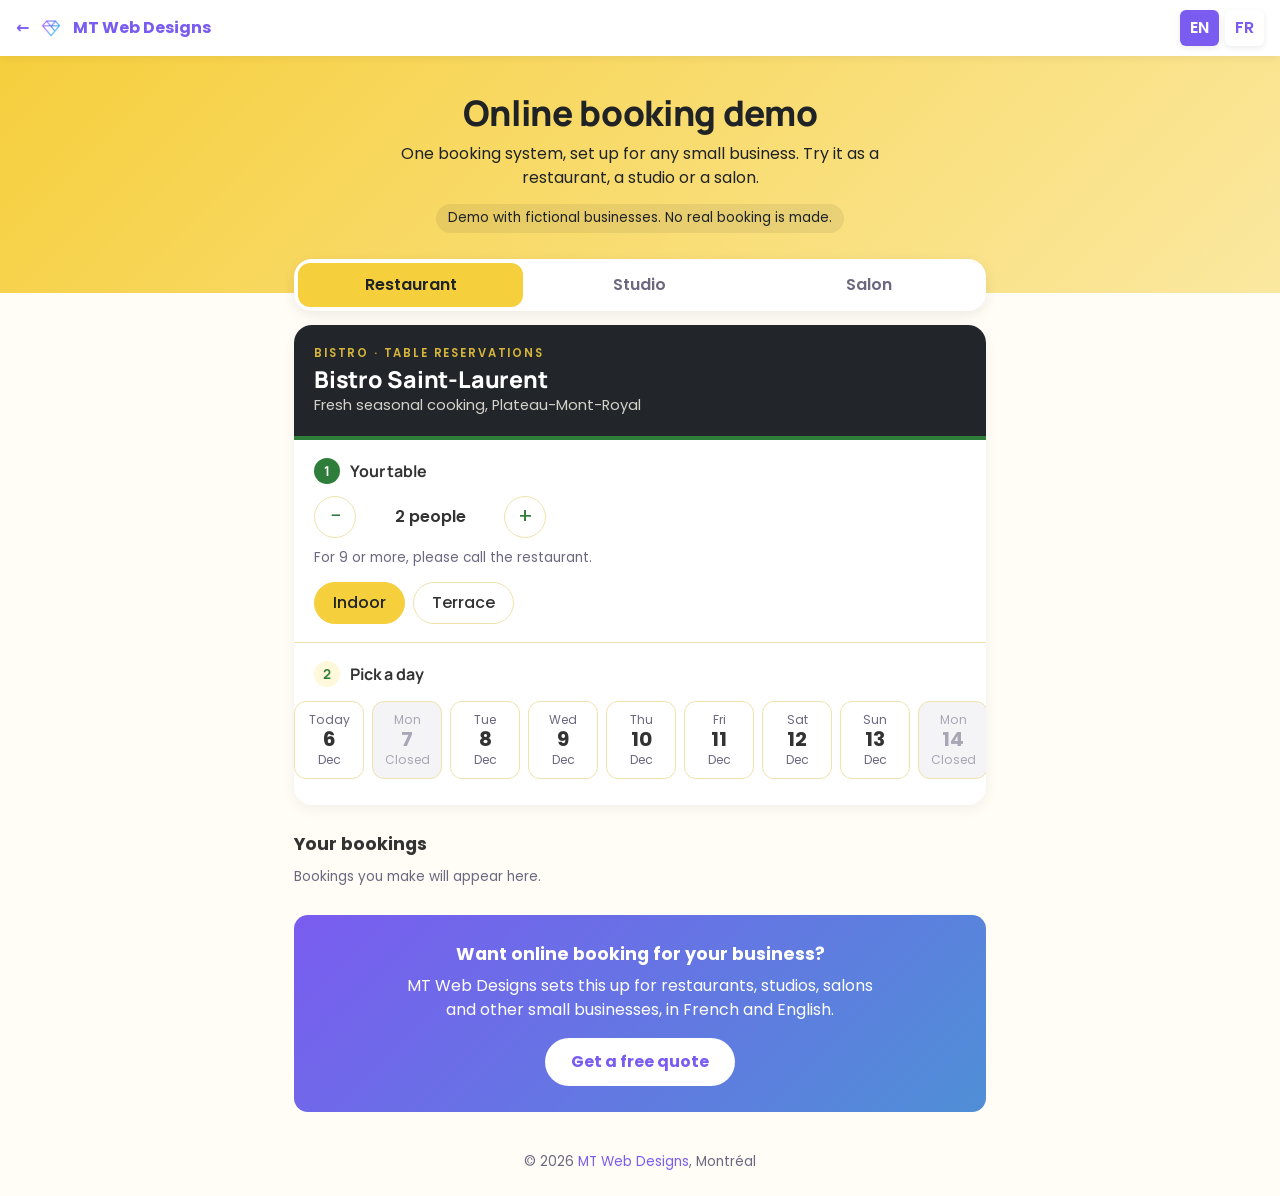
==== commit abe32432: "Add files via upload" ====
--- a/booking.html
+++ b/booking.html
@@ -4,7 +4,7 @@
 <meta charset="UTF-8" />
 <meta name="viewport" content="width=device-width, initial-scale=1, viewport-fit=cover" />
 <title>Booking demo | MT Web Designs</title>
-<meta name="description" content="Try a bilingual online booking system for restaurants, gyms and salons, built by MT Web Designs in Montréal." />
+<meta name="description" content="Try a bilingual online booking system for restaurants, studios and salons, built by MT Web Designs in Montréal." />
 <link rel="icon" type="image/png" sizes="32x32" href="favicon-32x32.png" />
 <link rel="apple-touch-icon" href="apple-touch-icon.png" />
 <link rel="preconnect" href="https://fonts.googleapis.com" />
@@ -22,21 +22,25 @@
   --btn-case:none; --btn-track:normal;
   --r:10px; --r-lg:14px; --r-pill:999px;
 }
-/* Bistro: modern, fresh and inviting (vivid leaf green, lime, mint), bold modern sans */
+body{--on-accent:white;--on-accent-soft:rgba(255,255,255,.9);--accent-text:var(--violet)}
+/* Bistro: lemon yellow and charcoal with a fresh basil accent ("lemon & herbs"), bold modern sans */
 body[data-theme="resto"]{
-  --violet:#17804a; --violet-dark:#116639; --soft:#ecf8f0; --line:#d3ecdc; --bg:#f6fbf7;
-  --intro-a:#0f6b3c; --intro-b:#2fb573;
+  --violet:#f6cf3d; --violet-dark:#ecc01f; --soft:#fff8da; --line:#efe3ad; --bg:#fffdf5;
+  --on-accent:#1f2326; --on-accent-soft:rgba(31,35,38,.75); --accent-text:#2e7d3b;
+  --intro-a:#f6cf3d; --intro-b:#fbe8a0;
   --head-font:'Manrope',system-ui,sans-serif; --head-track:-.01em;
-  --head-bg:linear-gradient(135deg,#0f6b3c,#23a063); --head-text:#effbf3; --head-accent:#d9f99d;
+  --head-bg:#22262a; --head-text:#f3f0e6; --head-accent:#f6cf3d;
   --r:12px; --r-lg:18px; --r-pill:999px;
-}
+  --accent2:#2e7d3b;
+}
+body[data-theme="resto"] .intro{color:#1f2326;text-shadow:none}
+body[data-theme="resto"] .demo-note{background:rgba(31,35,38,.08)}
 body[data-theme="resto"] .biz-head h2,body[data-theme="resto"] .intro h1{font-weight:800}
 body[data-theme="resto"] .biz-head h2{color:#fff}
-body[data-theme="resto"]{--accent2:#c0392b}
 body[data-theme="resto"] .biz-head{border-bottom:4px solid var(--accent2)}
-body[data-theme="resto"] .step.done .num{background:var(--accent2)}
-body[data-theme="resto"] .code{color:var(--accent2);background:#fdecea}
-body[data-theme="resto"] .confirm .ck-bg{fill:#fdecea}
+body[data-theme="resto"] .step.done .num{background:var(--accent2);color:#fff}
+body[data-theme="resto"] .code{color:var(--accent2);background:#e9f5ea}
+body[data-theme="resto"] .confirm .ck-bg{fill:#e9f5ea}
 /* Studio: calm zen teal, airy sans, soft rounded shapes */
 body[data-theme="gym"]{
   --violet:#1f6f6b; --violet-dark:#175754; --soft:#e6f3f1; --line:#d4e7e3; --bg:#f2f7f6;
@@ -64,7 +68,7 @@
 body{font-family:'Poppins',system-ui,-apple-system,'Segoe UI',Arial,sans-serif;background:var(--bg);color:var(--text);line-height:1.5}
 button,input,textarea{font:inherit;color:inherit}
 button{cursor:pointer}
-:focus-visible{outline:3px solid var(--violet);outline-offset:2px}
+:focus-visible{outline:3px solid var(--accent-text);outline-offset:2px}
 
 .top{position:sticky;top:0;z-index:10;display:flex;justify-content:space-between;align-items:center;
   padding:calc(10px + env(safe-area-inset-top,0px)) 16px 10px;background:white;box-shadow:0 2px 8px rgba(0,0,0,.06)}
@@ -83,7 +87,7 @@
 .wrap{max-width:720px;margin:-34px auto 0;padding:0 14px 32px}
 .switch{display:grid;grid-template-columns:repeat(3,1fr);gap:4px;background:white;border-radius:var(--r-lg);padding:4px;box-shadow:0 4px 14px rgba(0,0,0,.08)}
 .switch button{border:none;background:transparent;padding:10px 4px;border-radius:var(--r);font-weight:600;color:var(--muted)}
-.switch button[aria-pressed="true"]{background:var(--violet);color:white}
+.switch button[aria-pressed="true"]{background:var(--violet);color:var(--on-accent)}
 
 .card{background:white;border-radius:var(--r-lg);box-shadow:0 4px 14px rgba(0,0,0,.06);margin-top:14px;overflow:hidden}
 .biz-head{padding:20px;border-bottom:1px solid var(--line);background:var(--head-bg);color:var(--head-text)}
@@ -93,17 +97,17 @@
 .step{padding:18px 20px;border-bottom:1px solid var(--line)}
 .step:last-child{border-bottom:none}
 .step h3{font-family:var(--head-font);text-transform:var(--head-case);letter-spacing:var(--head-track);display:flex;align-items:center;gap:10px;font-size:1rem;margin-bottom:12px}
-.num{display:inline-grid;place-items:center;width:26px;height:26px;border-radius:50%;background:var(--soft);color:var(--violet);font-size:.85rem;font-weight:700;flex:none}
-.step.done .num{background:var(--violet);color:white}
+.num{display:inline-grid;place-items:center;width:26px;height:26px;border-radius:50%;background:var(--soft);color:var(--accent-text);font-size:.85rem;font-weight:700;flex:none}
+.step.done .num{background:var(--violet);color:var(--on-accent)}
 .hint{color:var(--muted);font-size:.85rem;margin-top:10px}
 
 .stepper{display:flex;align-items:center;gap:14px}
-.stepper button{width:42px;height:42px;border-radius:50%;border:1.5px solid var(--line);background:white;font-size:1.3rem;line-height:1;color:var(--violet)}
+.stepper button{width:42px;height:42px;border-radius:50%;border:1.5px solid var(--line);background:white;font-size:1.3rem;line-height:1;color:var(--accent-text)}
 .stepper button:disabled{opacity:.35;cursor:not-allowed}
 .stepper output{min-width:7.5em;text-align:center;font-weight:600}
 .row{display:flex;flex-wrap:wrap;gap:8px;margin-top:14px}
 .pill{padding:8px 18px;border-radius:var(--r-pill);border:1.5px solid var(--line);background:white;font-weight:500}
-.pill[aria-pressed="true"]{border-color:var(--violet);background:var(--violet);color:white}
+.pill[aria-pressed="true"]{border-color:var(--violet);background:var(--violet);color:var(--on-accent)}
 
 .opt-list{display:grid;gap:8px}
 .opt{display:flex;justify-content:space-between;align-items:center;gap:12px;width:100%;text-align:left;padding:12px 14px;border:1.5px solid var(--line);border-radius:var(--r);background:white;font-weight:500}
@@ -114,30 +118,30 @@
 .day{flex:0 0 70px;scroll-snap-align:start;display:flex;flex-direction:column;align-items:center;padding:10px 4px;border-radius:var(--r);border:1.5px solid var(--line);background:white;line-height:1.25}
 .day .dow,.day .mon{font-size:.76rem;color:var(--muted)}
 .day .dnum{font-size:1.25rem;font-weight:700}
-.day[aria-pressed="true"]{background:var(--violet);border-color:var(--violet);color:white}
-.day[aria-pressed="true"] .dow,.day[aria-pressed="true"] .mon{color:rgba(255,255,255,.9)}
+.day[aria-pressed="true"]{background:var(--violet);border-color:var(--violet);color:var(--on-accent)}
+.day[aria-pressed="true"] .dow,.day[aria-pressed="true"] .mon{color:var(--on-accent-soft)}
 .day:disabled{background:#f4f4f7;color:#a9a7b5;cursor:not-allowed}
 .day:disabled .dow,.day:disabled .mon{color:#a9a7b5}
 
 .times{display:grid;grid-template-columns:repeat(auto-fill,minmax(98px,1fr));gap:8px}
 .time{display:flex;flex-direction:column;align-items:center;padding:10px 6px;border-radius:var(--r);border:1.5px solid var(--line);background:white;font-weight:600;line-height:1.3}
 .time small{font-weight:400;font-size:.74rem;color:var(--muted)}
-.time[aria-pressed="true"]{background:var(--violet);border-color:var(--violet);color:white}
-.time[aria-pressed="true"] small{color:rgba(255,255,255,.9)}
+.time[aria-pressed="true"]{background:var(--violet);border-color:var(--violet);color:var(--on-accent)}
+.time[aria-pressed="true"] small{color:var(--on-accent-soft)}
 .time:disabled{background:#f4f4f7;color:#a9a7b5;cursor:not-allowed}
 .time:disabled small{color:#a9a7b5}
 
 .summary{background:var(--soft);border-radius:var(--r);padding:12px 14px;margin-bottom:16px;font-size:.92rem}
-.summary strong{color:var(--violet)}
+.summary strong{color:var(--accent-text)}
 .field{display:grid;gap:4px;margin-bottom:12px}
 .field label{font-size:.9rem;font-weight:500}
 .field input,.field textarea{width:100%;padding:10px 12px;border:1.5px solid var(--line);border-radius:var(--r);background:white;font-size:1rem}
 .field input[aria-invalid="true"]{border-color:var(--err)}
 .err{color:var(--err);font-size:.82rem}
-.primary{text-transform:var(--btn-case);letter-spacing:var(--btn-track);padding:13px 20px;border-radius:var(--r);border:none;background:var(--violet);color:white;font-weight:700;font-size:1rem}
+.primary{text-transform:var(--btn-case);letter-spacing:var(--btn-track);padding:13px 20px;border-radius:var(--r);border:none;background:var(--violet);color:var(--on-accent);font-weight:700;font-size:1rem}
 .primary:hover{background:var(--violet-dark)}
 .full{width:100%}
-.secondary{padding:12px 18px;border-radius:var(--r);border:1.5px solid var(--violet);background:white;color:var(--violet);font-weight:600}
+.secondary{padding:12px 18px;border-radius:var(--r);border:1.5px solid var(--accent-text);background:white;color:var(--accent-text);font-weight:600}
 
 .confirm{padding:28px 20px;text-align:center}
 .confirm:focus{outline:none}
@@ -145,7 +149,7 @@
 .confirm .ck-bg{fill:var(--soft)}
 .confirm .ck{stroke:var(--accent2,var(--violet))}
 .confirm h3{font-family:var(--head-font);text-transform:var(--head-case);letter-spacing:var(--head-track);font-size:1.3rem;margin:10px 0 6px}
-.code{display:inline-block;font-weight:700;letter-spacing:.08em;background:var(--soft);color:var(--violet);padding:6px 14px;border-radius:8px;margin-top:4px}
+.code{display:inline-block;font-weight:700;letter-spacing:.08em;background:var(--soft);color:var(--accent-text);padding:6px 14px;border-radius:8px;margin-top:4px}
 .details{list-style:none;text-align:left;max-width:380px;margin:18px auto 8px;display:grid;gap:8px}
 .details li{display:flex;justify-content:space-between;gap:16px;border-bottom:1px dashed var(--line);padding-bottom:8px}
 .details li span:first-child{color:var(--muted)}
@@ -158,7 +162,7 @@
 .bk{display:flex;justify-content:space-between;align-items:center;gap:10px;background:white;border-radius:var(--r);padding:12px 14px;box-shadow:0 2px 6px rgba(0,0,0,.05);margin-top:8px}
 .bk span{display:block;color:var(--muted);font-size:.88rem}
 .bk-actions{display:flex;gap:2px;flex:none}
-.link{background:none;border:none;font-weight:600;padding:6px 8px;border-radius:6px;color:var(--violet)}
+.link{background:none;border:none;font-weight:600;padding:6px 8px;border-radius:6px;color:var(--accent-text)}
 .link.danger{color:var(--err)}
 
 .cta{margin-top:28px;background:linear-gradient(135deg,var(--mt),#4f8fd6);color:white;border-radius:14px;padding:26px 20px;text-align:center}
@@ -179,11 +183,11 @@
 const T = {
   en: {
     title: "Online booking demo",
-    intro: "One booking system, set up for any small business. Try it as a restaurant, a gym or a salon.",
+    intro: "One booking system, set up for any small business. Try it as a restaurant, a studio or a salon.",
     demo: "Demo with fictional businesses. No real booking is made.",
     backHome: "Back to MT Web Designs",
     kick_resto: "Bistro · Table reservations", kick_gym: "Wellness studio · Class booking", kick_salon: "Hair salon · Appointments",
-    bizLabel: "Business type", resto: "Restaurant", gym: "Gym", salon: "Salon",
+    bizLabel: "Business type", resto: "Restaurant", gym: "Studio", salon: "Salon",
     s1resto: "Your table", s1gym: "Choose a class", s1salon: "Choose a service",
     party: "Party size", people: n => n === 1 ? "1 person" : `${n} people`,
     fewer: "Fewer people", more: "More people",
@@ -206,16 +210,16 @@
     mine: "Your bookings", none: "Bookings you make will appear here.",
     cancel: "Cancel", cancelled: "Booking cancelled.",
     ctaT: "Want online booking for your business?",
-    ctaP: "MT Web Designs sets this up for restaurants, gyms, salons and other small businesses, in French and English.",
+    ctaP: "MT Web Designs sets this up for restaurants, studios, salons and other small businesses, in French and English.",
     ctaB: "Get a free quote"
   },
   fr: {
     title: "Démo de réservation en ligne",
-    intro: "Un seul système de réservation, adapté à toute petite entreprise. Essayez-le en mode restaurant, gym ou salon.",
+    intro: "Un seul système de réservation, adapté à toute petite entreprise. Essayez-le en mode restaurant, studio ou salon.",
     demo: "Démo avec des entreprises fictives. Aucune réservation réelle n’est faite.",
     backHome: "Retour à MT Web Designs",
     kick_resto: "Bistro · Réservation de table", kick_gym: "Studio bien-être · Réservation de cours", kick_salon: "Salon de coiffure · Rendez-vous",
-    bizLabel: "Type d’entreprise", resto: "Restaurant", gym: "Gym", salon: "Salon",
+    bizLabel: "Type d’entreprise", resto: "Restaurant", gym: "Studio", salon: "Salon",
     s1resto: "Votre table", s1gym: "Choisissez un cours", s1salon: "Choisissez un service",
     party: "Nombre de personnes", people: n => n === 1 ? "1 personne" : `${n} personnes`,
     fewer: "Moins de personnes", more: "Plus de personnes",
@@ -238,7 +242,7 @@
     mine: "Vos réservations", none: "Vos réservations apparaîtront ici.",
     cancel: "Annuler", cancelled: "Réservation annulée.",
     ctaT: "Vous voulez la réservation en ligne pour votre entreprise?",
-    ctaP: "MT Web Designs l’installe pour les restaurants, gyms, salons et autres petites entreprises, en français et en anglais.",
+    ctaP: "MT Web Designs l’installe pour les restaurants, studios, salons et autres petites entreprises, en français et en anglais.",
     ctaB: "Obtenir un devis gratuit"
   }
 };
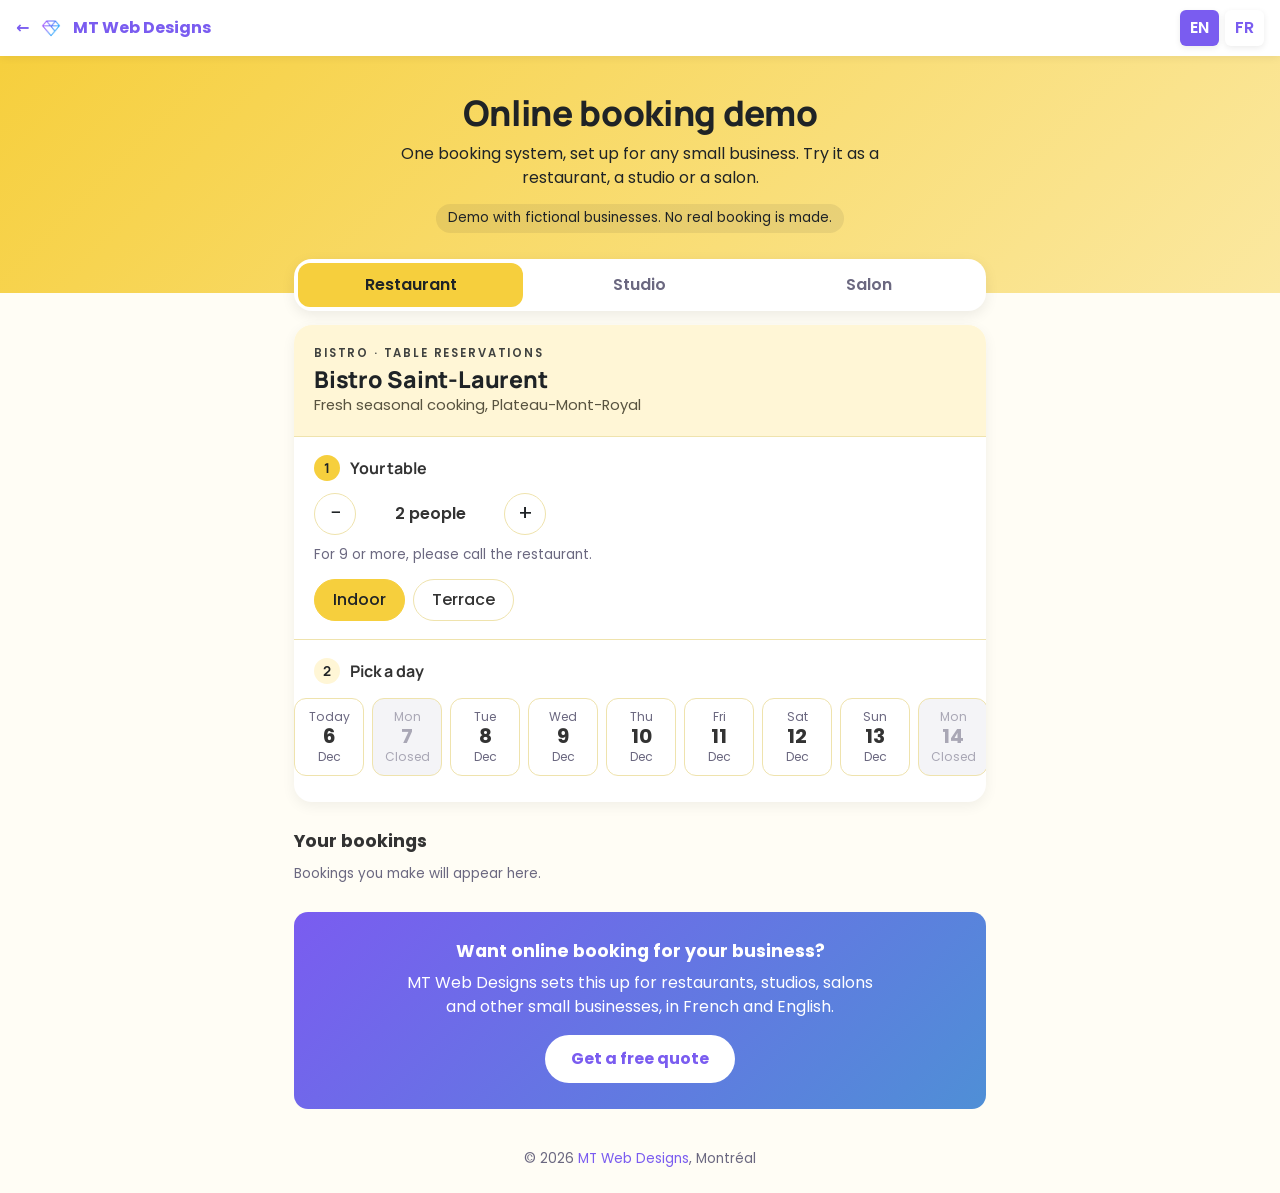
==== commit b598db57: "Add files via upload" ====
--- a/booking.html
+++ b/booking.html
@@ -23,24 +23,21 @@
   --r:10px; --r-lg:14px; --r-pill:999px;
 }
 body{--on-accent:white;--on-accent-soft:rgba(255,255,255,.9);--accent-text:var(--violet)}
-/* Bistro: lemon yellow and charcoal with a fresh basil accent ("lemon & herbs"), bold modern sans */
+/* Bistro: simple two-colour scheme, lemon yellow and charcoal on warm cream, bold modern sans */
 body[data-theme="resto"]{
-  --violet:#f6cf3d; --violet-dark:#ecc01f; --soft:#fff8da; --line:#efe3ad; --bg:#fffdf5;
-  --on-accent:#1f2326; --on-accent-soft:rgba(31,35,38,.75); --accent-text:#2e7d3b;
+  --violet:#f6cf3d; --violet-dark:#ecc01f; --soft:#fff6d6; --line:#efe3ad; --bg:#fffdf5;
+  --on-accent:#1f2326; --on-accent-soft:rgba(31,35,38,.75); --accent-text:#1f2326;
   --intro-a:#f6cf3d; --intro-b:#fbe8a0;
   --head-font:'Manrope',system-ui,sans-serif; --head-track:-.01em;
-  --head-bg:#22262a; --head-text:#f3f0e6; --head-accent:#f6cf3d;
+  --head-bg:#fff6d6; --head-text:#3b3726; --head-accent:#1f2326;
   --r:12px; --r-lg:18px; --r-pill:999px;
-  --accent2:#2e7d3b;
+  --accent2:#1f2326;
 }
 body[data-theme="resto"] .intro{color:#1f2326;text-shadow:none}
 body[data-theme="resto"] .demo-note{background:rgba(31,35,38,.08)}
 body[data-theme="resto"] .biz-head h2,body[data-theme="resto"] .intro h1{font-weight:800}
-body[data-theme="resto"] .biz-head h2{color:#fff}
-body[data-theme="resto"] .biz-head{border-bottom:4px solid var(--accent2)}
-body[data-theme="resto"] .step.done .num{background:var(--accent2);color:#fff}
-body[data-theme="resto"] .code{color:var(--accent2);background:#e9f5ea}
-body[data-theme="resto"] .confirm .ck-bg{fill:#e9f5ea}
+body[data-theme="resto"] .code{color:#1f2326;background:#fff6d6}
+body[data-theme="resto"] .confirm .ck-bg{fill:#fff6d6}
 /* Studio: calm zen teal, airy sans, soft rounded shapes */
 body[data-theme="gym"]{
   --violet:#1f6f6b; --violet-dark:#175754; --soft:#e6f3f1; --line:#d4e7e3; --bg:#f2f7f6;
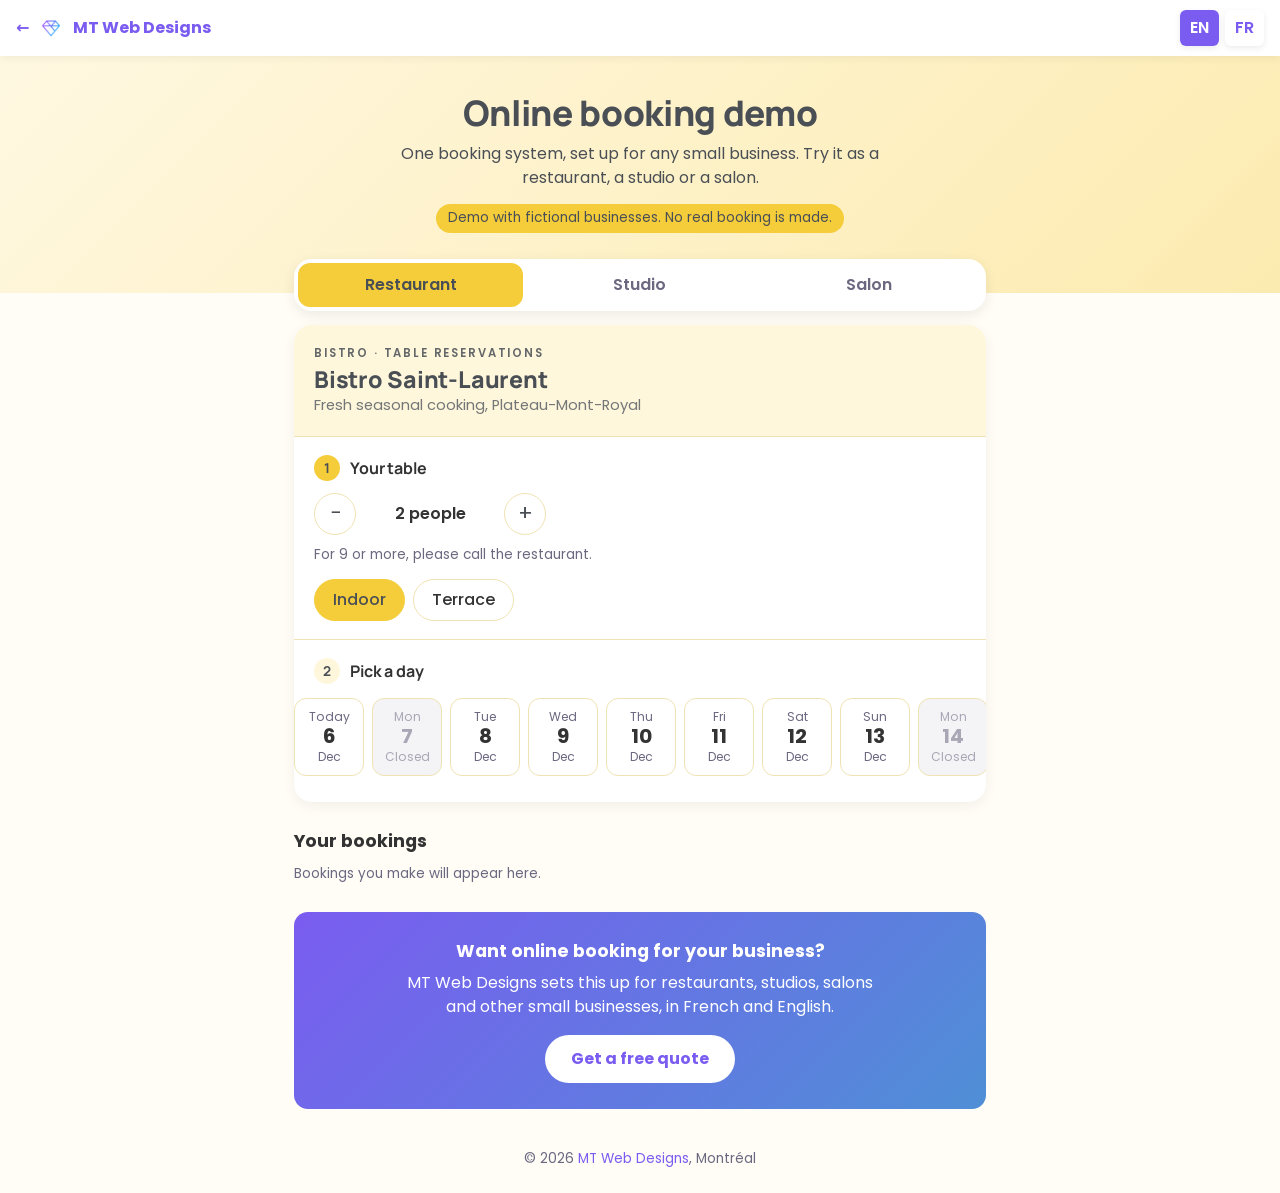
==== commit d1469efd: "Add files via upload" ====
--- a/booking.html
+++ b/booking.html
@@ -23,21 +23,20 @@
   --r:10px; --r-lg:14px; --r-pill:999px;
 }
 body{--on-accent:white;--on-accent-soft:rgba(255,255,255,.9);--accent-text:var(--violet)}
-/* Bistro: simple two-colour scheme, lemon yellow and charcoal on warm cream, bold modern sans */
+/* Bistro: yellow in shades (pale lemon to bright lemon) with soft slate-grey text */
 body[data-theme="resto"]{
-  --violet:#f6cf3d; --violet-dark:#ecc01f; --soft:#fff6d6; --line:#efe3ad; --bg:#fffdf5;
-  --on-accent:#1f2326; --on-accent-soft:rgba(31,35,38,.75); --accent-text:#1f2326;
-  --intro-a:#f6cf3d; --intro-b:#fbe8a0;
+  --violet:#f5cd3a; --violet-dark:#eabf1f; --soft:#fff7dc; --line:#f0e3b3; --bg:#fffdf6;
+  --on-accent:#4a4f55; --on-accent-soft:rgba(74,79,85,.8); --accent-text:#4a4f55;
+  --intro-a:#fff8e1; --intro-b:#fcebb0;
   --head-font:'Manrope',system-ui,sans-serif; --head-track:-.01em;
-  --head-bg:#fff6d6; --head-text:#3b3726; --head-accent:#1f2326;
-  --r:12px; --r-lg:18px; --r-pill:999px;
-  --accent2:#1f2326;
-}
-body[data-theme="resto"] .intro{color:#1f2326;text-shadow:none}
-body[data-theme="resto"] .demo-note{background:rgba(31,35,38,.08)}
+  --head-bg:#fff7dc; --head-text:#5b6166; --head-accent:#4a4f55;
+  --r:12px; --r-lg:18px; --r-pill:999px; --accent2:#4a4f55;
+}
+body[data-theme="resto"] .intro{color:#4a4f55;text-shadow:none}
+body[data-theme="resto"] .demo-note{background:#f5cd3a;color:#4a4f55}
 body[data-theme="resto"] .biz-head h2,body[data-theme="resto"] .intro h1{font-weight:800}
-body[data-theme="resto"] .code{color:#1f2326;background:#fff6d6}
-body[data-theme="resto"] .confirm .ck-bg{fill:#fff6d6}
+body[data-theme="resto"] .code{color:#4a4f55;background:#fff3c9}
+body[data-theme="resto"] .confirm .ck-bg{fill:#fff3c9}
 /* Studio: calm zen teal, airy sans, soft rounded shapes */
 body[data-theme="gym"]{
   --violet:#1f6f6b; --violet-dark:#175754; --soft:#e6f3f1; --line:#d4e7e3; --bg:#f2f7f6;
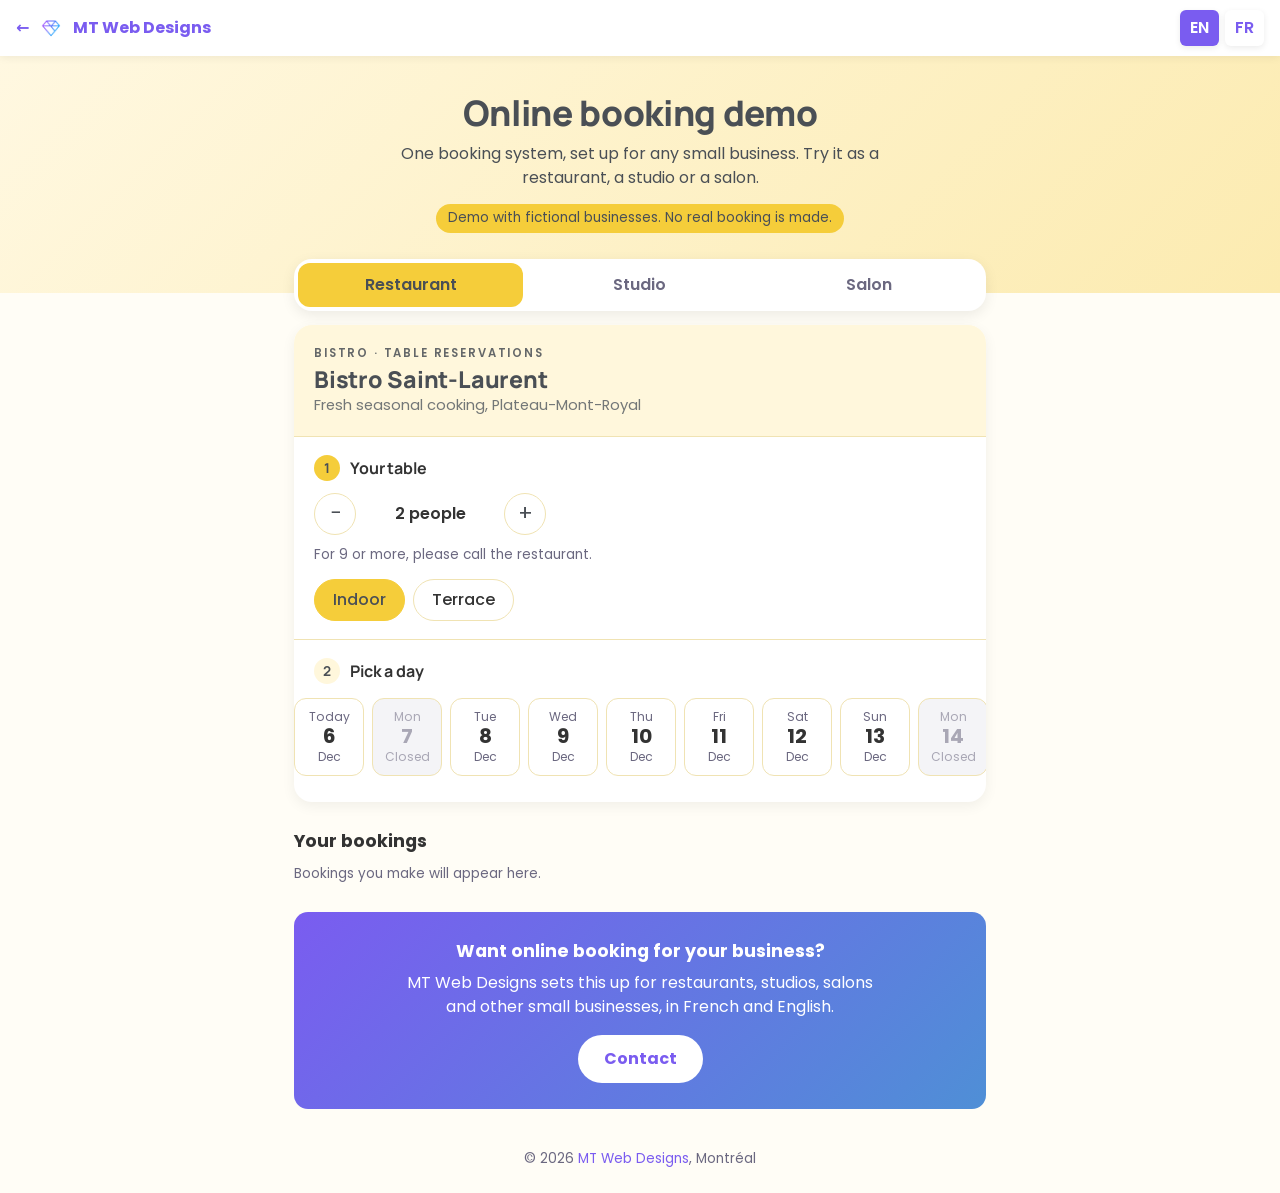
==== commit 4371a1b5: "Add files via upload" ====
--- a/booking.html
+++ b/booking.html
@@ -3,6 +3,7 @@
 <head>
 <meta charset="UTF-8" />
 <meta name="viewport" content="width=device-width, initial-scale=1, viewport-fit=cover" />
+<meta name="theme-color" content="#7a5cf0" />
 <title>Booking demo | MT Web Designs</title>
 <meta name="description" content="Try a bilingual online booking system for restaurants, studios and salons, built by MT Web Designs in Montréal." />
 <link rel="icon" type="image/png" sizes="32x32" href="favicon-32x32.png" />
@@ -207,7 +208,7 @@
     cancel: "Cancel", cancelled: "Booking cancelled.",
     ctaT: "Want online booking for your business?",
     ctaP: "MT Web Designs sets this up for restaurants, studios, salons and other small businesses, in French and English.",
-    ctaB: "Get a free quote"
+    ctaB: "Contact"
   },
   fr: {
     title: "Démo de réservation en ligne",
@@ -239,7 +240,7 @@
     cancel: "Annuler", cancelled: "Réservation annulée.",
     ctaT: "Vous voulez la réservation en ligne pour votre entreprise?",
     ctaP: "MT Web Designs l’installe pour les restaurants, studios, salons et autres petites entreprises, en français et en anglais.",
-    ctaB: "Obtenir un devis gratuit"
+    ctaB: "Contact"
   }
 };
 
